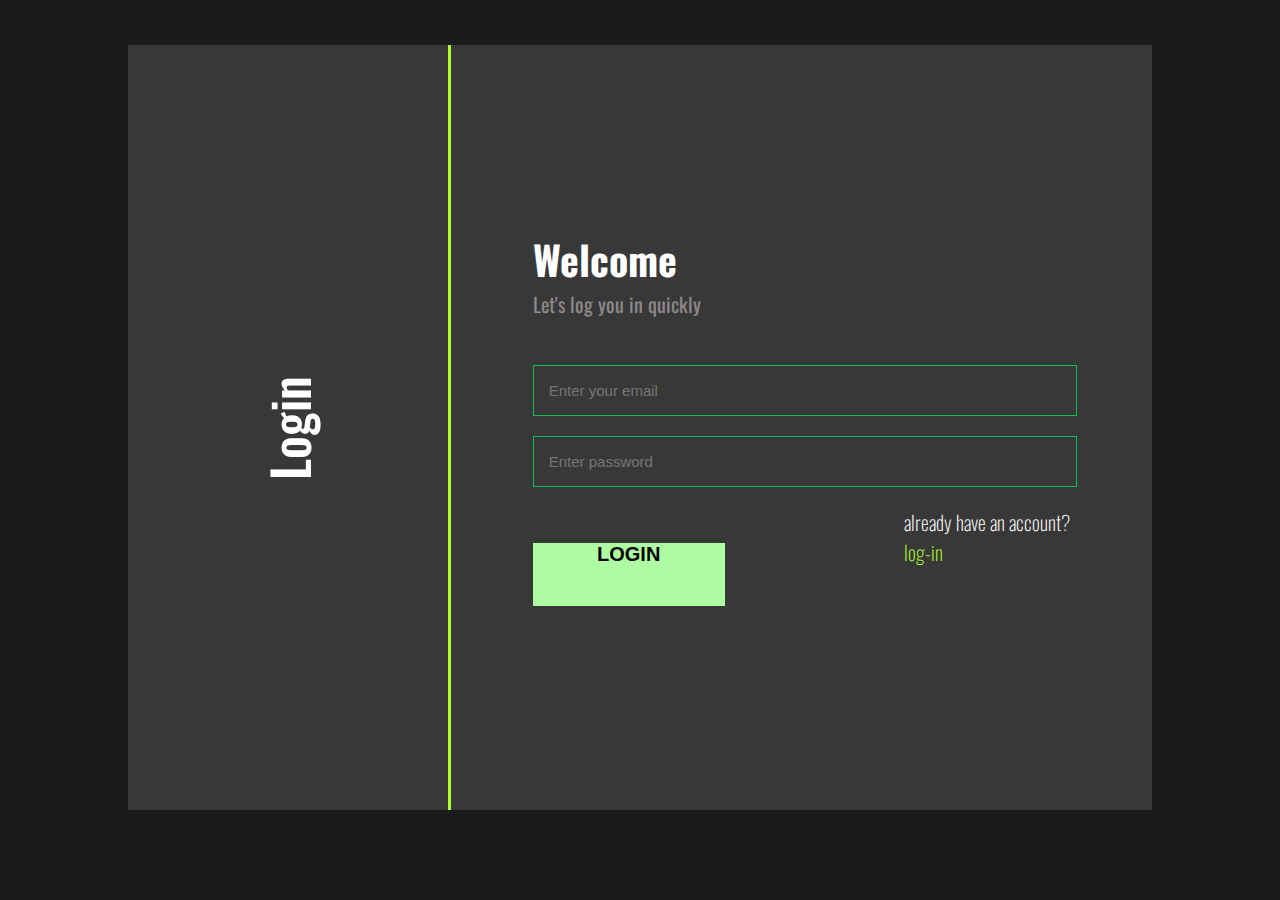
==== Login and Sign Form/LoginPage.html @ 69843f55 "i finish some files, all changes desc in text file" ====
<!DOCTYPE html>
<html lang="en">
<head>
    <meta charset="UTF-8">
    <meta name="viewport" content="width=device-width, initial-scale=1.0">
    <title>My Personal Blog</title>
    <link rel="stylesheet" href="style.css">
    <link rel="preconnect" href="https://fonts.googleapis.com">
<link rel="preconnect" href="https://fonts.gstatic.com" crossorigin>
<link href="https://fonts.googleapis.com/css2?family=Oswald:wght@200;300;400;500;600;700&display=swap" rel="stylesheet">
</head>
<body>
   <div class="main-page">
      <div class="secondary-block">
        <h2>Login</h2>
      </div>

      <div class="primary-block">

        <div class="title-block">
          <h1>Welcome</h1>
            <p>Let's log you in quickly</p>
        </div>


          <form action="/">
              <div class="info">
                <input type="text" name="name" onpaste="return false;" ondrop="return false;" autocomplete="off" placeholder="Enter your email">
                <input type="password" name="name" onpaste="return false;" ondrop="return false;" autocomplete="off"
                style="-webkit-text-security: square;" placeholder="Enter password">
               
                <div class="under_input_line">
                  <button class="btn-sub" type="submit" href="#">LOGIN</button>
                    <div class="login-block">
                      <p>already have an account?</p>
                      <a href="#0" id="SigA" onclick="changePageFunction()">log-in</a>
                    </div>
                </div>
             </div>
             
            </form>
     </div>
    </div>
  
  
   





    <script src="validationForm.js">
    
    </script>

</body>
</html>
---- Login and Sign Form/style.css ----
* {
    margin: 0;
    padding: 0;
}

body {
    background-color: rgb(28, 27, 27);
    color: #fff;
    font-family: 'Oswald', sans-serif;
    cursor:auto;
}

/* -------------SignUP Page------------- */

.main-page {
    display: flex;
    background-color: rgb(57, 56, 56);
    margin: 5vh 10vw;
}

.secondary-block {
    display: flex;
    width: 25vw;
    height: 85vh;
    background-image: url(img/image\ \(2\).png) ;
    background-repeat: no-repeat;
    background-size: cover;
    border-right: solid greenyellow 3px;
    
}
.secondary-block h2{
    transform: rotate(270deg);
    margin: auto;
    font-size: 50px;
    font-weight: 500;
}   

.primary-block {
    margin: auto;
}

.title-block {
    margin-bottom: 4vh;
}
.title-block h1 {
    font-size: 40px;
}
.title-block p {
    font-size: 20px ;
    font-weight: 400 ;
    color: rgb(140, 137, 137);
}

form {
    width: 42vw;
}



input {
    border: 1px solid rgb(3, 194, 82);
    color: #7bff00;
    background-color: rgb(57, 56, 56);
    padding: 7px 15px;
    width: 40vw;
    height: 35px;
    margin: 10px 0;
    font-weight: 100;
    font-size: 15px;

}

input:-webkit-autofill,
input:-webkit-autofill:hover,
input:-webkit-autofill:focus,
input:-webkit-autofill:active {
    transition: background-color 5000s ease-in-out 0s;
    
}

input:focus,
select:focus,
textarea:focus,
button:focus {
    outline: none;
}

.form-field {
    position: relative;
    margin-bottom: 1vh;
}

small {
    font-size: 14px;
    color: rgb(198, 85, 15);
    font-weight: 100;
    position: absolute;
    top: 7.4vh;
}

.btn-sub {
    display: flex;
    justify-content: center;
    height: 7vh;
    width: 15vw;
    background-color: rgb(175, 253, 162);
    color: black;
    font-size: 20px;
    font-weight: 600;
    border: none;
    margin-top: 4vh;
}

.btn-sub:hover {
    background-color: rgb(62, 90, 57);
    color: #fff;
    cursor: pointer;
    transition: 0.5s;
}

.under_input_line {
    display: flex;
    justify-content: space-between;
    margin-top: 10px;
    margin-bottom: 20px;

}

.login-block {
    font-size: 20px;
    font-weight: 200;

}
.login-block a {
    text-decoration: none;
    color: greenyellow;
}
.login-block a:hover {
    color: rgb(47, 92, 39);
    
}


/*---------- Login Page ----------*/
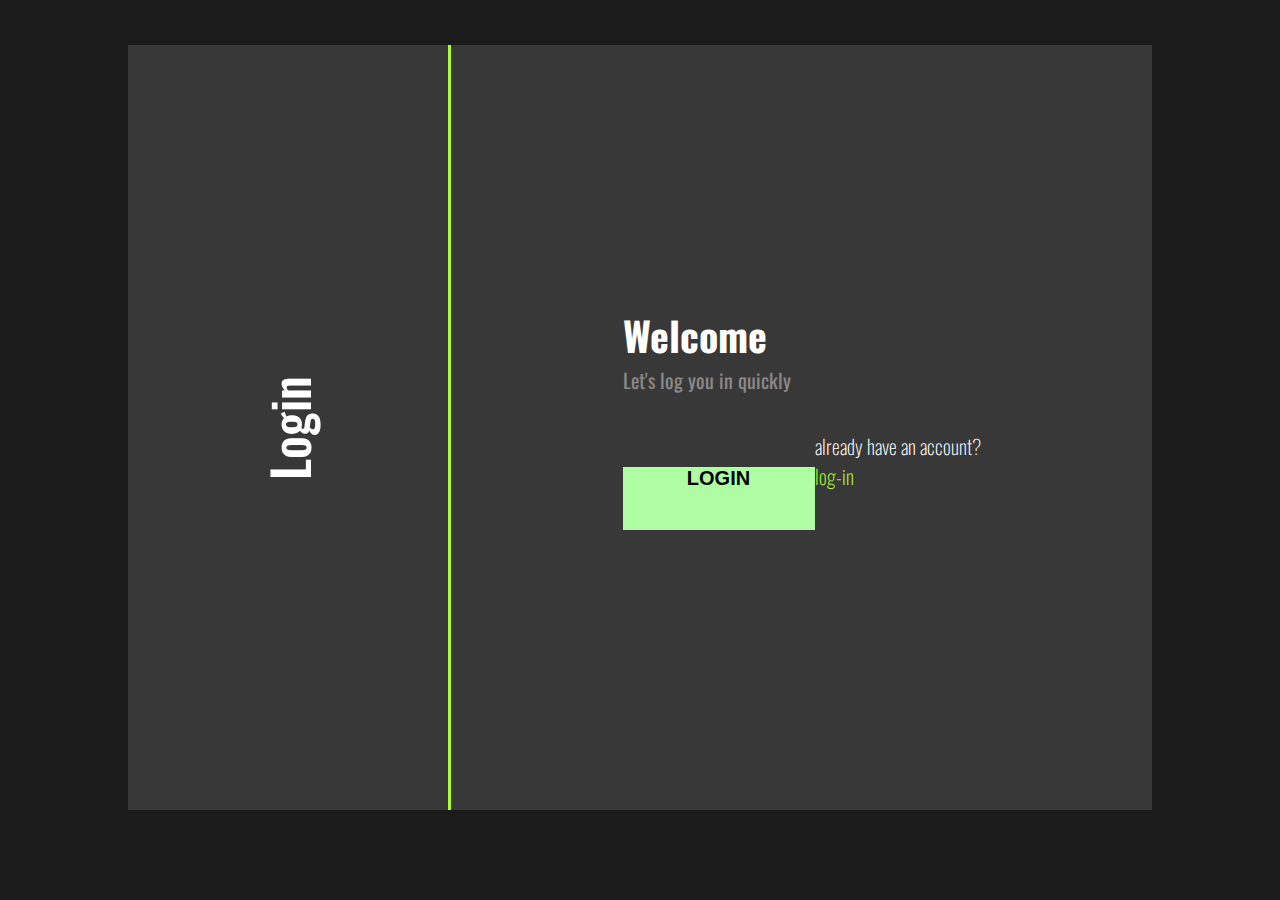
==== commit 407a82a6: "finish validation form, correct css, and js," ====
--- a/Login and Sign Form/LoginPage.html
+++ b/Login and Sign Form/LoginPage.html
@@ -23,17 +23,12 @@
         </div>
 
 
-          <form action="/">
-              <div class="info">
-                <input type="text" name="name" onpaste="return false;" ondrop="return false;" autocomplete="off" placeholder="Enter your email">
-                <input type="password" name="name" onpaste="return false;" ondrop="return false;" autocomplete="off"
-                style="-webkit-text-security: square;" placeholder="Enter password">
-               
+         
                 <div class="under_input_line">
-                  <button class="btn-sub" type="submit" href="#">LOGIN</button>
+                  <button class="btn-sub" type="login" href="#">LOGIN</button>
                     <div class="login-block">
                       <p>already have an account?</p>
-                      <a href="#0" id="SigA" onclick="changePageFunction()">log-in</a>
+                      <a href="LoginPage.html" id="SigA" >log-in</a>
                     </div>
                 </div>
              </div>
@@ -49,7 +44,7 @@
 
 
 
-    <script src="validationForm.js">
+    <script src="index.js">
     
     </script>
 
--- a/Login and Sign Form/style.css
+++ b/Login and Sign Form/style.css
@@ -22,7 +22,7 @@
     display: flex;
     width: 25vw;
     height: 85vh;
-    background-image: url(img/image\ \(2\).png) ;
+    background-image: url(/img/image\ \(2\).png) ;
     background-repeat: no-repeat;
     background-size: cover;
     border-right: solid greenyellow 3px;
@@ -94,8 +94,7 @@
     font-size: 14px;
     color: rgb(198, 85, 15);
     font-weight: 100;
-    position: absolute;
-    top: 7.4vh;
+    
 }
 
 .btn-sub {
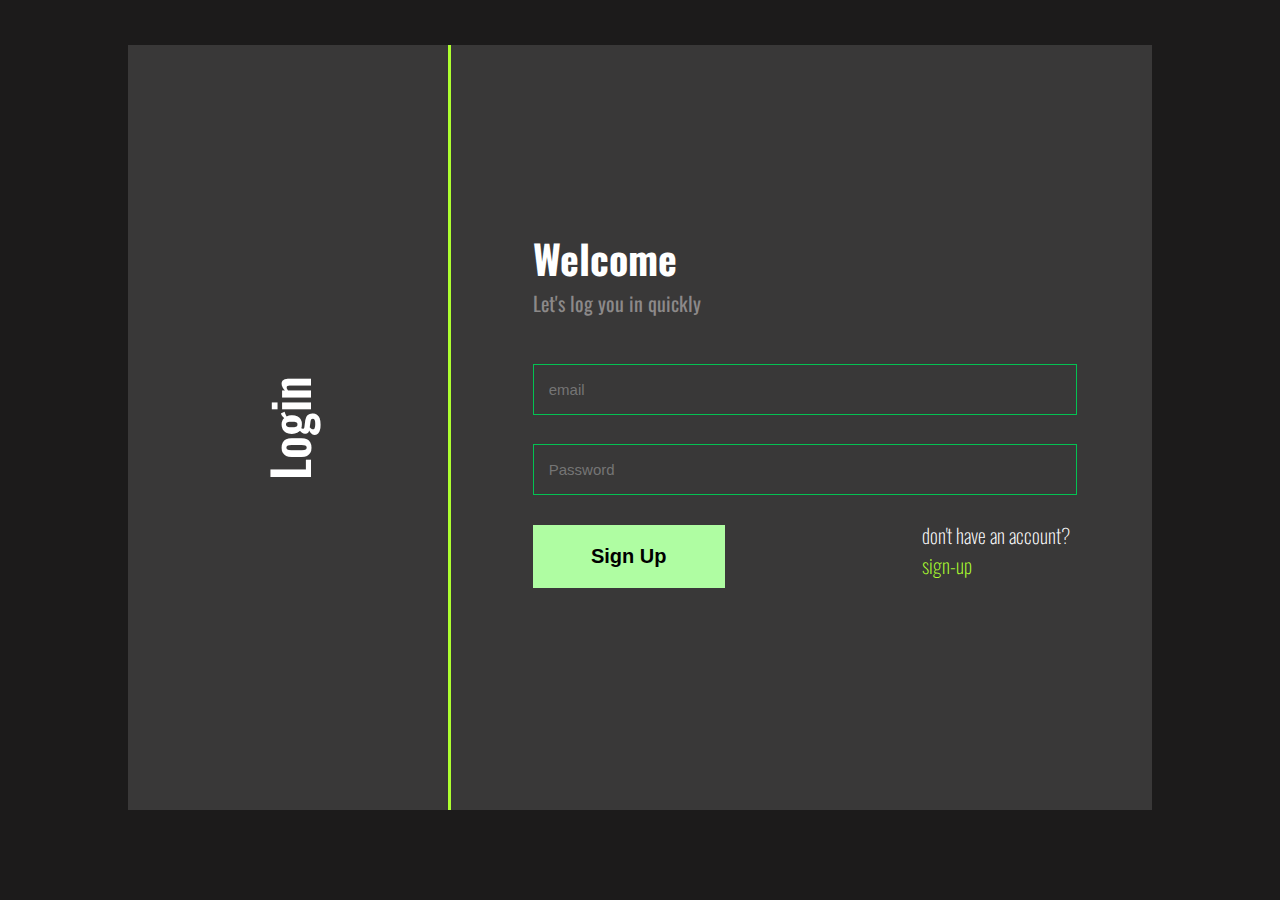
==== commit e9a69b00: "finish validation form (errors with login pages)" ====
--- a/Login and Sign Form/LoginPage.html
+++ b/Login and Sign Form/LoginPage.html
@@ -10,42 +10,57 @@
 <link href="https://fonts.googleapis.com/css2?family=Oswald:wght@200;300;400;500;600;700&display=swap" rel="stylesheet">
 </head>
 <body>
-   <div class="main-page">
-      <div class="secondary-block">
-        <h2>Login</h2>
+  
+  <div class="main-page">
+    <div class="secondary-block">
+      <h2>Login</h2>
+    </div>
+
+    <div class="primary-block">
+
+      <div class="title-block">
+        <h1>Welcome</h1>
+          <p>Let's log you in quickly</p>
       </div>
 
-      <div class="primary-block">
+      <div class="container">
+        <form id="signup" class="form">
+            <div class="form-field">
+                <input type="text" name="email" id="email" autocomplete="off" placeholder="email">
+                <small></small>
+            </div>
 
-        <div class="title-block">
-          <h1>Welcome</h1>
-            <p>Let's log you in quickly</p>
-        </div>
+            <div class="form-field">
+                <input type="password" name="password" id="password" autocomplete="off"placeholder="Password">
+                <small></small>
+            </div>
 
+            <div class="under_input_line">
 
-         
-                <div class="under_input_line">
-                  <button class="btn-sub" type="login" href="#">LOGIN</button>
-                    <div class="login-block">
-                      <p>already have an account?</p>
-                      <a href="LoginPage.html" id="SigA" >log-in</a>
-                    </div>
-                </div>
-             </div>
-             
-            </form>
-     </div>
+                <div class="form-field">
+                    <input type="submit" value="Sign Up" class="btn-sub" >
+                  </div>
+                  <div class="login-block">
+                      <p>don't have an account?</p>
+                      <a href="javascript:delay('SignUpPage.html')" id="SigA">sign-up</a> 
+                  </div>
+              </div>
+        </form>
     </div>
-  
-  
-   
+
+     
+   </div>
+  </div>
 
 
 
 
-
-    <script src="index.js">
-    
+    <script src="validationForm.js">
+        // function for delaying changes page ---
+        function delay(URL) {
+        setTimeout( function() { window.location = URL}, 1000 );
+    }
+        // --------
     </script>
 
 </body>
--- a/Login and Sign Form/style.css
+++ b/Login and Sign Form/style.css
@@ -107,7 +107,6 @@
     font-size: 20px;
     font-weight: 600;
     border: none;
-    margin-top: 4vh;
 }
 
 .btn-sub:hover {
@@ -128,6 +127,7 @@
 .login-block {
     font-size: 20px;
     font-weight: 200;
+    margin-top: 0.5vh;
 
 }
 .login-block a {
